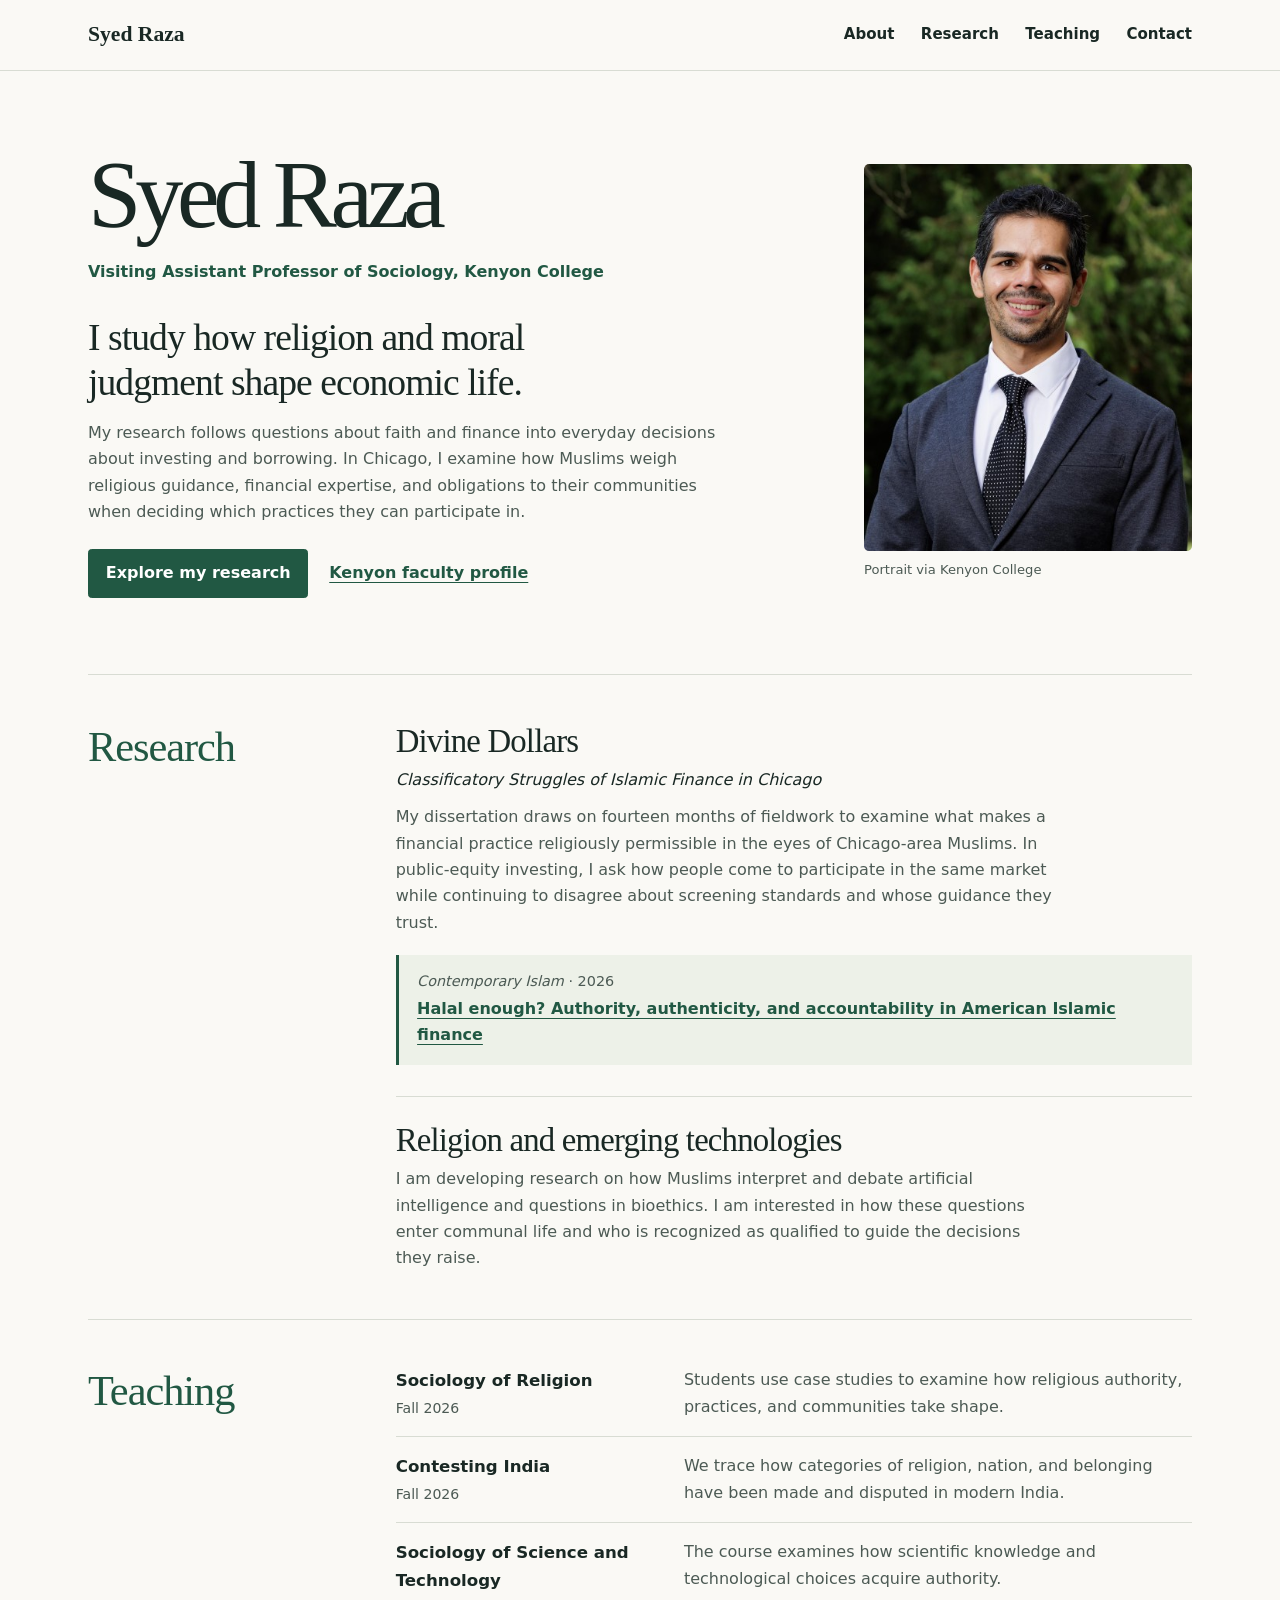
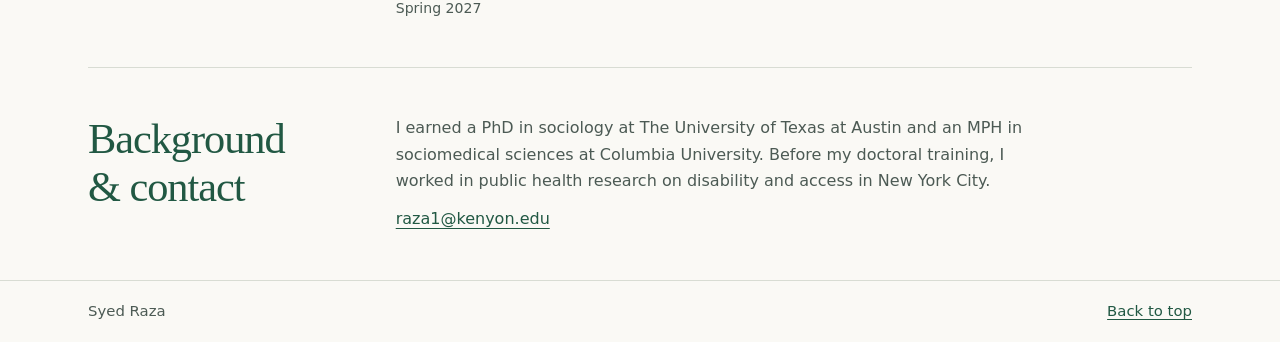
==== index.html @ 23d33741 "Add files via upload" ====
<!doctype html>
<html lang="en">
<head>
  <meta charset="utf-8">
  <meta name="viewport" content="width=device-width, initial-scale=1">
  <meta name="description" content="Syed Raza is a sociologist at Kenyon College whose research examines religion, moral judgment, and economic life.">
  <title>Syed Raza · Sociologist</title>
  <style>
    :root {
      color-scheme: light;
      --paper: #faf9f5;
      --ink: #192824;
      --muted: #4c5a54;
      --accent: #215843;
      --accent-hover: #163c2e;
      --rule: #d8dcd3;
      --tint: #edf1e8;
      --serif: "Iowan Old Style", "Palatino Linotype", Georgia, serif;
      --sans: system-ui, -apple-system, BlinkMacSystemFont, "Segoe UI", sans-serif;
    }

    *, *::before, *::after {
      box-sizing: border-box;
    }

    body {
      margin: 0;
      background: var(--paper);
      color: var(--ink);
      font: 1rem/1.65 var(--sans);
    }

    h1, h2, h3, p, figure, dl, dd {
      margin: 0;
    }

    h1, h2, h3 {
      font-family: var(--serif);
      font-weight: 500;
      line-height: 1.12;
      letter-spacing: -0.025em;
    }

    a {
      color: var(--accent);
      text-underline-offset: 0.23em;
      text-decoration-thickness: 0.07em;
    }

    a:hover {
      color: var(--accent-hover);
      text-decoration-thickness: 0.12em;
    }

    a:focus-visible {
      outline: 2px solid var(--accent);
      outline-offset: 5px;
    }

    .skip-link {
      position: absolute;
      top: 0.75rem;
      left: 0.75rem;
      z-index: 1;
      padding: 0.5rem 0.9rem;
      background: var(--paper);
      transform: translateY(-200%);
    }

    .skip-link:focus {
      transform: none;
    }

    .wrap {
      width: min(69rem, calc(100% - 4rem));
      margin-inline: auto;
    }

    .site-header {
      border-bottom: 1px solid var(--rule);
    }

    .header-inner, .footer-inner {
      display: flex;
      align-items: center;
      justify-content: space-between;
      flex-wrap: wrap;
      gap: 0.55rem 1.6rem;
      padding-block: 1.15rem;
    }

    .wordmark {
      color: var(--ink);
      font: 1.35rem/1.2 var(--serif);
      font-weight: 600;
      text-decoration: none;
    }

    .site-nav {
      display: flex;
      flex-wrap: wrap;
      gap: 0.3rem 1.65rem;
      font-size: 0.94rem;
      font-weight: 550;
    }

    .site-nav a {
      padding-block: 0.25rem;
      color: var(--ink);
      text-decoration: none;
    }

    .site-nav a:hover {
      color: var(--accent);
      text-decoration: underline;
    }

    .hero {
      display: grid;
      grid-template-columns: minmax(0, 1fr) minmax(15rem, 0.56fr);
      align-items: center;
      gap: clamp(2.5rem, 7vw, 6.6rem);
      padding-block: clamp(3.25rem, 6vw, 5.75rem);
    }

    .hero h1 {
      font-size: clamp(3.3rem, 7.5vw, 6.5rem);
      line-height: 1;
      letter-spacing: -0.065em;
    }

    .appointment {
      margin-block-start: 1rem;
      color: var(--accent);
      font-weight: 650;
    }

    .lede {
      max-width: 28ch;
      margin-block: 1.8rem 0.85rem;
      font: clamp(1.67rem, 3.1vw, 2.35rem)/1.22 var(--serif);
      letter-spacing: -0.025em;
    }

    .intro, .project p, .courses dd, .background p {
      max-width: 65ch;
      color: var(--muted);
    }

    .actions {
      display: flex;
      align-items: center;
      flex-wrap: wrap;
      gap: 0.85rem 1.3rem;
      margin-block-start: 1.5rem;
      font-weight: 600;
    }

    .button {
      display: inline-block;
      padding: 0.62rem 1.05rem;
      border: 1px solid var(--accent);
      border-radius: 0.22rem;
      background: var(--accent);
      color: white;
      text-decoration: none;
    }

    .button:hover {
      background: var(--accent-hover);
      color: white;
    }

    .portrait {
      width: min(100%, 20.5rem);
      justify-self: end;
    }

    .portrait img {
      display: block;
      width: 100%;
      height: auto;
      border-radius: 0.32rem;
      background: var(--tint);
    }

    .portrait figcaption {
      margin-block-start: 0.55rem;
      color: var(--muted);
      font-size: 0.82rem;
    }

    .section {
      display: grid;
      grid-template-columns: minmax(8rem, 0.29fr) minmax(0, 1fr);
      gap: 1.25rem clamp(2rem, 6vw, 5rem);
      padding-block: 2.95rem;
      border-top: 1px solid var(--rule);
    }

    .section h2 {
      color: var(--accent);
      font-size: clamp(2rem, 3.4vw, 2.65rem);
    }

    .project h3 {
      margin-block-end: 0.5rem;
      font-size: clamp(1.55rem, 2.6vw, 2.05rem);
    }

    .project .project-title {
      margin-block-end: 0.65rem;
      color: var(--ink);
    }

    .project + .project {
      margin-block-start: 1.9rem;
      padding-block-start: 1.55rem;
      border-top: 1px solid var(--rule);
    }

    .publication {
      margin-block-start: 1.2rem;
      padding: 0.9rem 1.15rem 1.05rem;
      border-left: 3px solid var(--accent);
      background: var(--tint);
    }

    .publication .metadata {
      margin-block-end: 0.15rem;
      font-size: 0.9rem;
    }

    .publication a {
      font-weight: 650;
    }

    .course {
      display: grid;
      grid-template-columns: minmax(10rem, 0.52fr) minmax(0, 1fr);
      gap: 0.3rem 1.5rem;
      padding-block: 1rem;
      border-bottom: 1px solid var(--rule);
    }

    .course:first-child {
      padding-block-start: 0;
    }

    .course:last-child {
      padding-block-end: 0;
      border-bottom: 0;
    }

    .course dt {
      font-size: 1.04rem;
      font-weight: 650;
    }

    .course .term {
      display: block;
      margin-block-start: 0.15rem;
      color: var(--muted);
      font-size: 0.88rem;
      font-weight: 450;
    }

    .background p + p {
      margin-block-start: 0.75rem;
    }

    .site-footer {
      border-top: 1px solid var(--rule);
      color: var(--muted);
      font-size: 0.93rem;
    }

    @media (max-width: 720px) {
      .wrap {
        width: calc(100% - 2.5rem);
      }

      .hero, .section {
        grid-template-columns: minmax(0, 1fr);
      }

      .hero {
        gap: 2rem;
      }

      .portrait {
        width: min(100%, 16.5rem);
        justify-self: start;
      }

      .section {
        padding-block: 2.25rem;
      }

      .course {
        grid-template-columns: minmax(0, 1fr);
      }
    }

    @media (max-width: 370px) {
      .site-nav {
        gap: 0.25rem 1rem;
      }
    }
  </style>
</head>
<body>
  <a class="skip-link" href="#main">Skip to content</a>
  <header class="site-header">
    <div class="wrap header-inner">
      <a class="wordmark" href="./">Syed Raza</a>
      <nav class="site-nav" aria-label="Main navigation">
        <a href="#about">About</a>
        <a href="#research">Research</a>
        <a href="#teaching">Teaching</a>
        <a href="#contact">Contact</a>
      </nav>
    </div>
  </header>

  <main class="wrap" id="main">
    <section class="hero" id="about" aria-labelledby="name">
      <div>
        <h1 id="name">Syed Raza</h1>
        <p class="appointment">Visiting Assistant Professor of Sociology, Kenyon College</p>
        <p class="lede">I study how religion and moral judgment shape economic life.</p>
        <p class="intro">
          My research follows questions about faith and finance into everyday decisions about
          investing and borrowing. In Chicago, I examine how Muslims weigh religious guidance,
          financial expertise, and obligations to their communities when deciding which practices
          they can participate in.
        </p>
        <div class="actions">
          <a class="button" href="#research">Explore my research</a>
          <a href="https://www.kenyon.edu/directory/syed-raza/">Kenyon faculty profile</a>
        </div>
      </div>
      <figure class="portrait">
        <!-- Portrait from the Kenyon College faculty directory. -->
        <img src="[data-uri]" alt="Portrait of Syed Raza outdoors" width="424" height="500">
        <figcaption>Portrait via Kenyon College</figcaption>
      </figure>
    </section>

    <section class="section" id="research" aria-labelledby="research-title">
      <h2 id="research-title">Research</h2>
      <div>
        <article class="project">
          <h3>Divine Dollars</h3>
          <p class="project-title"><em>Classificatory Struggles of Islamic Finance in Chicago</em></p>
          <p>
            My dissertation draws on fourteen months of fieldwork to examine what makes
            a financial practice religiously permissible in the eyes of Chicago-area Muslims.
            In public-equity investing, I ask how people come to participate in the same market
            while continuing to disagree about screening standards and whose guidance they trust.
          </p>
          <aside class="publication" aria-label="Related publication">
            <p class="metadata"><em>Contemporary Islam</em> · 2026</p>
            <a href="https://doi.org/10.1007/s11562-026-00636-0">Halal enough? Authority, authenticity, and accountability in American Islamic finance</a>
          </aside>
        </article>
        <article class="project">
          <h3>Religion and emerging technologies</h3>
          <p>
            I am developing research on how Muslims interpret and debate artificial intelligence
            and questions in bioethics. I am interested in how these questions enter communal
            life and who is recognized as qualified to guide the decisions they raise.
          </p>
        </article>
      </div>
    </section>

    <section class="section" id="teaching" aria-labelledby="teaching-title">
      <h2 id="teaching-title">Teaching</h2>
      <dl class="courses">
        <div class="course">
          <dt>Sociology of Religion <span class="term">Fall 2026</span></dt>
          <dd>Students use case studies to examine how religious authority, practices, and communities take shape.</dd>
        </div>
        <div class="course">
          <dt>Contesting India <span class="term">Fall 2026</span></dt>
          <dd>We trace how categories of religion, nation, and belonging have been made and disputed in modern India.</dd>
        </div>
        <div class="course">
          <dt>Sociology of Science and Technology <span class="term">Spring 2027</span></dt>
          <dd>The course examines how scientific knowledge and technological choices acquire authority.</dd>
        </div>
      </dl>
    </section>

    <section class="section" id="contact" aria-labelledby="contact-title">
      <h2 id="contact-title">Background &amp; contact</h2>
      <div class="background">
        <p>
          I earned a PhD in sociology at The University of Texas at Austin and an MPH in
          sociomedical sciences at Columbia University. Before my doctoral training, I worked
          in public health research on disability and access in New York City.
        </p>
        <p><a href="mailto:raza1@kenyon.edu">raza1@kenyon.edu</a></p>
      </div>
    </section>
  </main>

  <footer class="site-footer">
    <div class="wrap footer-inner">
      <p>Syed Raza</p>
      <a href="#about">Back to top</a>
    </div>
  </footer>
</body>
</html>
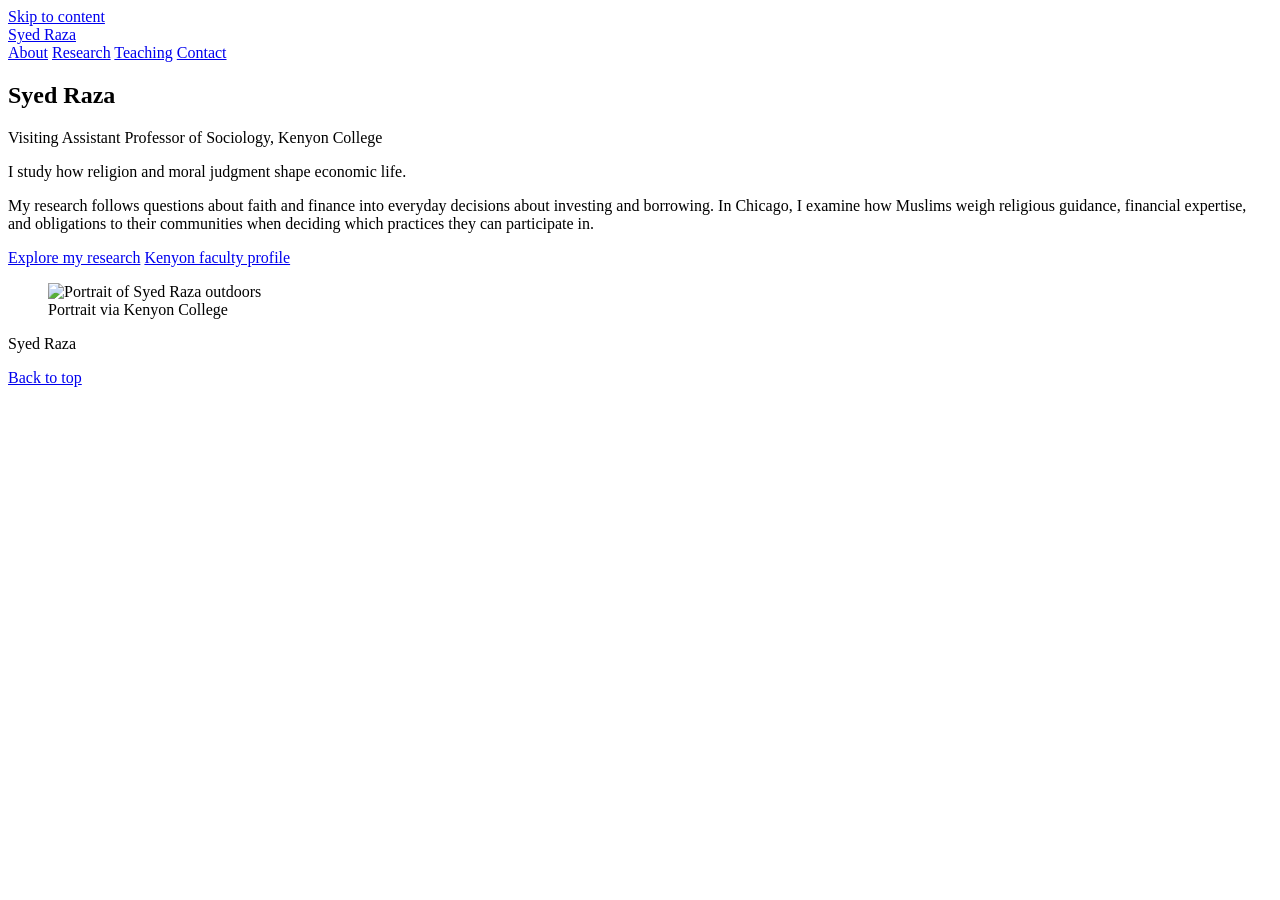
==== commit 42529cb9: "Add files via upload" ====
--- a/index.html
+++ b/index.html
@@ -5,411 +5,61 @@
   <meta name="viewport" content="width=device-width, initial-scale=1">
   <meta name="description" content="Syed Raza is a sociologist at Kenyon College whose research examines religion, moral judgment, and economic life.">
   <title>Syed Raza · Sociologist</title>
-  <style>
-    :root {
-      color-scheme: light;
-      --paper: #faf9f5;
-      --ink: #192824;
-      --muted: #4c5a54;
-      --accent: #215843;
-      --accent-hover: #163c2e;
-      --rule: #d8dcd3;
-      --tint: #edf1e8;
-      --serif: "Iowan Old Style", "Palatino Linotype", Georgia, serif;
-      --sans: system-ui, -apple-system, BlinkMacSystemFont, "Segoe UI", sans-serif;
-    }
-
-    *, *::before, *::after {
-      box-sizing: border-box;
-    }
-
-    body {
-      margin: 0;
-      background: var(--paper);
-      color: var(--ink);
-      font: 1rem/1.65 var(--sans);
-    }
-
-    h1, h2, h3, p, figure, dl, dd {
-      margin: 0;
-    }
-
-    h1, h2, h3 {
-      font-family: var(--serif);
-      font-weight: 500;
-      line-height: 1.12;
-      letter-spacing: -0.025em;
-    }
-
-    a {
-      color: var(--accent);
-      text-underline-offset: 0.23em;
-      text-decoration-thickness: 0.07em;
-    }
-
-    a:hover {
-      color: var(--accent-hover);
-      text-decoration-thickness: 0.12em;
-    }
-
-    a:focus-visible {
-      outline: 2px solid var(--accent);
-      outline-offset: 5px;
-    }
-
-    .skip-link {
-      position: absolute;
-      top: 0.75rem;
-      left: 0.75rem;
-      z-index: 1;
-      padding: 0.5rem 0.9rem;
-      background: var(--paper);
-      transform: translateY(-200%);
-    }
-
-    .skip-link:focus {
-      transform: none;
-    }
-
-    .wrap {
-      width: min(69rem, calc(100% - 4rem));
-      margin-inline: auto;
-    }
-
-    .site-header {
-      border-bottom: 1px solid var(--rule);
-    }
-
-    .header-inner, .footer-inner {
-      display: flex;
-      align-items: center;
-      justify-content: space-between;
-      flex-wrap: wrap;
-      gap: 0.55rem 1.6rem;
-      padding-block: 1.15rem;
-    }
-
-    .wordmark {
-      color: var(--ink);
-      font: 1.35rem/1.2 var(--serif);
-      font-weight: 600;
-      text-decoration: none;
-    }
-
-    .site-nav {
-      display: flex;
-      flex-wrap: wrap;
-      gap: 0.3rem 1.65rem;
-      font-size: 0.94rem;
-      font-weight: 550;
-    }
-
-    .site-nav a {
-      padding-block: 0.25rem;
-      color: var(--ink);
-      text-decoration: none;
-    }
-
-    .site-nav a:hover {
-      color: var(--accent);
-      text-decoration: underline;
-    }
-
-    .hero {
-      display: grid;
-      grid-template-columns: minmax(0, 1fr) minmax(15rem, 0.56fr);
-      align-items: center;
-      gap: clamp(2.5rem, 7vw, 6.6rem);
-      padding-block: clamp(3.25rem, 6vw, 5.75rem);
-    }
-
-    .hero h1 {
-      font-size: clamp(3.3rem, 7.5vw, 6.5rem);
-      line-height: 1;
-      letter-spacing: -0.065em;
-    }
-
-    .appointment {
-      margin-block-start: 1rem;
-      color: var(--accent);
-      font-weight: 650;
-    }
-
-    .lede {
-      max-width: 28ch;
-      margin-block: 1.8rem 0.85rem;
-      font: clamp(1.67rem, 3.1vw, 2.35rem)/1.22 var(--serif);
-      letter-spacing: -0.025em;
-    }
-
-    .intro, .project p, .courses dd, .background p {
-      max-width: 65ch;
-      color: var(--muted);
-    }
-
-    .actions {
-      display: flex;
-      align-items: center;
-      flex-wrap: wrap;
-      gap: 0.85rem 1.3rem;
-      margin-block-start: 1.5rem;
-      font-weight: 600;
-    }
-
-    .button {
-      display: inline-block;
-      padding: 0.62rem 1.05rem;
-      border: 1px solid var(--accent);
-      border-radius: 0.22rem;
-      background: var(--accent);
-      color: white;
-      text-decoration: none;
-    }
-
-    .button:hover {
-      background: var(--accent-hover);
-      color: white;
-    }
-
-    .portrait {
-      width: min(100%, 20.5rem);
-      justify-self: end;
-    }
-
-    .portrait img {
-      display: block;
-      width: 100%;
-      height: auto;
-      border-radius: 0.32rem;
-      background: var(--tint);
-    }
-
-    .portrait figcaption {
-      margin-block-start: 0.55rem;
-      color: var(--muted);
-      font-size: 0.82rem;
-    }
-
-    .section {
-      display: grid;
-      grid-template-columns: minmax(8rem, 0.29fr) minmax(0, 1fr);
-      gap: 1.25rem clamp(2rem, 6vw, 5rem);
-      padding-block: 2.95rem;
-      border-top: 1px solid var(--rule);
-    }
-
-    .section h2 {
-      color: var(--accent);
-      font-size: clamp(2rem, 3.4vw, 2.65rem);
-    }
-
-    .project h3 {
-      margin-block-end: 0.5rem;
-      font-size: clamp(1.55rem, 2.6vw, 2.05rem);
-    }
-
-    .project .project-title {
-      margin-block-end: 0.65rem;
-      color: var(--ink);
-    }
-
-    .project + .project {
-      margin-block-start: 1.9rem;
-      padding-block-start: 1.55rem;
-      border-top: 1px solid var(--rule);
-    }
-
-    .publication {
-      margin-block-start: 1.2rem;
-      padding: 0.9rem 1.15rem 1.05rem;
-      border-left: 3px solid var(--accent);
-      background: var(--tint);
-    }
-
-    .publication .metadata {
-      margin-block-end: 0.15rem;
-      font-size: 0.9rem;
-    }
-
-    .publication a {
-      font-weight: 650;
-    }
-
-    .course {
-      display: grid;
-      grid-template-columns: minmax(10rem, 0.52fr) minmax(0, 1fr);
-      gap: 0.3rem 1.5rem;
-      padding-block: 1rem;
-      border-bottom: 1px solid var(--rule);
-    }
-
-    .course:first-child {
-      padding-block-start: 0;
-    }
-
-    .course:last-child {
-      padding-block-end: 0;
-      border-bottom: 0;
-    }
-
-    .course dt {
-      font-size: 1.04rem;
-      font-weight: 650;
-    }
-
-    .course .term {
-      display: block;
-      margin-block-start: 0.15rem;
-      color: var(--muted);
-      font-size: 0.88rem;
-      font-weight: 450;
-    }
-
-    .background p + p {
-      margin-block-start: 0.75rem;
-    }
-
-    .site-footer {
-      border-top: 1px solid var(--rule);
-      color: var(--muted);
-      font-size: 0.93rem;
-    }
-
-    @media (max-width: 720px) {
-      .wrap {
-        width: calc(100% - 2.5rem);
-      }
-
-      .hero, .section {
-        grid-template-columns: minmax(0, 1fr);
-      }
-
-      .hero {
-        gap: 2rem;
-      }
-
-      .portrait {
-        width: min(100%, 16.5rem);
-        justify-self: start;
-      }
-
-      .section {
-        padding-block: 2.25rem;
-      }
-
-      .course {
-        grid-template-columns: minmax(0, 1fr);
-      }
-    }
-
-    @media (max-width: 370px) {
-      .site-nav {
-        gap: 0.25rem 1rem;
-      }
-    }
-  </style>
+  <link rel="stylesheet" href="site.css">
+  <script>
+    // Preserve links to the original one-page site's sections.
+    const sectionPages = {
+      "#research": "research.html",
+      "#teaching": "teaching.html",
+      "#contact": "contact.html"
+    };
+    const sectionPage = sectionPages[window.location.hash];
+    if (sectionPage) window.location.replace(sectionPage);
+  </script>
 </head>
-<body>
+<body id="top">
   <a class="skip-link" href="#main">Skip to content</a>
   <header class="site-header">
     <div class="wrap header-inner">
-      <a class="wordmark" href="./">Syed Raza</a>
+      <a class="wordmark" href="./index.html">Syed Raza</a>
       <nav class="site-nav" aria-label="Main navigation">
-        <a href="#about">About</a>
-        <a href="#research">Research</a>
-        <a href="#teaching">Teaching</a>
-        <a href="#contact">Contact</a>
+        <a href="./index.html" aria-current="page">About</a>
+        <a href="research.html">Research</a>
+        <a href="teaching.html">Teaching</a>
+        <a href="contact.html">Contact</a>
       </nav>
     </div>
   </header>
 
   <main class="wrap" id="main">
     <section class="hero" id="about" aria-labelledby="name">
-      <div>
-        <h1 id="name">Syed Raza</h1>
-        <p class="appointment">Visiting Assistant Professor of Sociology, Kenyon College</p>
-        <p class="lede">I study how religion and moral judgment shape economic life.</p>
-        <p class="intro">
-          My research follows questions about faith and finance into everyday decisions about
-          investing and borrowing. In Chicago, I examine how Muslims weigh religious guidance,
-          financial expertise, and obligations to their communities when deciding which practices
-          they can participate in.
-        </p>
-        <div class="actions">
-          <a class="button" href="#research">Explore my research</a>
-          <a href="https://www.kenyon.edu/directory/syed-raza/">Kenyon faculty profile</a>
-        </div>
-      </div>
-      <figure class="portrait">
-        <!-- Portrait from the Kenyon College faculty directory. -->
-        <img src="[data-uri]" alt="Portrait of Syed Raza outdoors" width="424" height="500">
-        <figcaption>Portrait via Kenyon College</figcaption>
-      </figure>
-    </section>
-
-    <section class="section" id="research" aria-labelledby="research-title">
-      <h2 id="research-title">Research</h2>
-      <div>
-        <article class="project">
-          <h3>Divine Dollars</h3>
-          <p class="project-title"><em>Classificatory Struggles of Islamic Finance in Chicago</em></p>
-          <p>
-            My dissertation draws on fourteen months of fieldwork to examine what makes
-            a financial practice religiously permissible in the eyes of Chicago-area Muslims.
-            In public-equity investing, I ask how people come to participate in the same market
-            while continuing to disagree about screening standards and whose guidance they trust.
-          </p>
-          <aside class="publication" aria-label="Related publication">
-            <p class="metadata"><em>Contemporary Islam</em> · 2026</p>
-            <a href="https://doi.org/10.1007/s11562-026-00636-0">Halal enough? Authority, authenticity, and accountability in American Islamic finance</a>
-          </aside>
-        </article>
-        <article class="project">
-          <h3>Religion and emerging technologies</h3>
-          <p>
-            I am developing research on how Muslims interpret and debate artificial intelligence
-            and questions in bioethics. I am interested in how these questions enter communal
-            life and who is recognized as qualified to guide the decisions they raise.
-          </p>
-        </article>
-      </div>
-    </section>
-
-    <section class="section" id="teaching" aria-labelledby="teaching-title">
-      <h2 id="teaching-title">Teaching</h2>
-      <dl class="courses">
-        <div class="course">
-          <dt>Sociology of Religion <span class="term">Fall 2026</span></dt>
-          <dd>Students use case studies to examine how religious authority, practices, and communities take shape.</dd>
-        </div>
-        <div class="course">
-          <dt>Contesting India <span class="term">Fall 2026</span></dt>
-          <dd>We trace how categories of religion, nation, and belonging have been made and disputed in modern India.</dd>
-        </div>
-        <div class="course">
-          <dt>Sociology of Science and Technology <span class="term">Spring 2027</span></dt>
-          <dd>The course examines how scientific knowledge and technological choices acquire authority.</dd>
-        </div>
-      </dl>
-    </section>
-
-    <section class="section" id="contact" aria-labelledby="contact-title">
-      <h2 id="contact-title">Background &amp; contact</h2>
-      <div class="background">
-        <p>
-          I earned a PhD in sociology at The University of Texas at Austin and an MPH in
-          sociomedical sciences at Columbia University. Before my doctoral training, I worked
-          in public health research on disability and access in New York City.
-        </p>
-        <p><a href="mailto:raza1@kenyon.edu">raza1@kenyon.edu</a></p>
-      </div>
-    </section>
+          <div>
+            <h1 id="name">Syed Raza</h1>
+            <p class="appointment">Visiting Assistant Professor of Sociology, Kenyon College</p>
+            <p class="lede">I study how religion and moral judgment shape economic life.</p>
+            <p class="intro">
+              My research follows questions about faith and finance into everyday decisions about
+              investing and borrowing. In Chicago, I examine how Muslims weigh religious guidance,
+              financial expertise, and obligations to their communities when deciding which practices
+              they can participate in.
+            </p>
+            <div class="actions">
+              <a class="button" href="research.html">Explore my research</a>
+              <a href="https://www.kenyon.edu/directory/syed-raza/">Kenyon faculty profile</a>
+            </div>
+          </div>
+          <figure class="portrait">
+            <!-- Portrait from the Kenyon College faculty directory. -->
+            <img src="portrait.jpg" alt="Portrait of Syed Raza outdoors" width="424" height="500">
+            <figcaption>Portrait via Kenyon College</figcaption>
+          </figure>
+        </section>
   </main>
 
   <footer class="site-footer">
     <div class="wrap footer-inner">
       <p>Syed Raza</p>
-      <a href="#about">Back to top</a>
+      <a href="#top">Back to top</a>
     </div>
   </footer>
 </body>
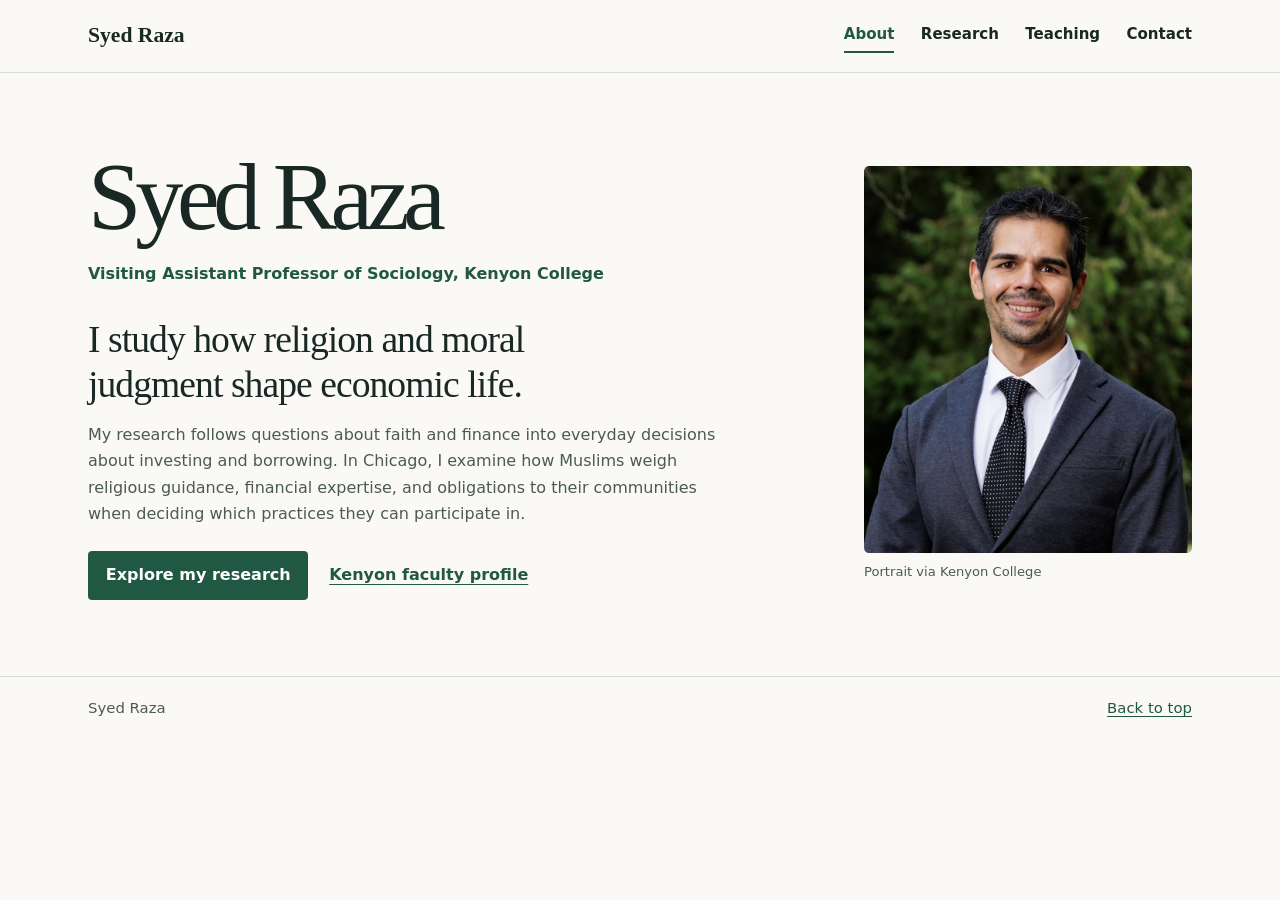
==== commit 16332822: "Update index.html" ====
--- a/index.html
+++ b/index.html
@@ -6,6 +6,37 @@
   <meta name="description" content="Syed Raza is a sociologist at Kenyon College whose research examines religion, moral judgment, and economic life.">
   <title>Syed Raza · Sociologist</title>
   <link rel="stylesheet" href="site.css">
+  <style>
+    @media (width > 720px) {
+      .hero {
+        row-gap: 0;
+      }
+
+      .hero-heading {
+        grid-area: 1 / 1;
+        align-self: end;
+      }
+
+      .hero-details {
+        grid-area: 2 / 1;
+        align-self: start;
+      }
+
+      .hero > .portrait {
+        grid-area: 1 / 2 / 3 / 3;
+      }
+    }
+
+    @media (max-width: 720px) {
+      .hero {
+        row-gap: 1.25rem;
+      }
+
+      .hero-details .lede {
+        margin-block-start: 0;
+      }
+    }
+  </style>
   <script>
     // Preserve links to the original one-page site's sections.
     const sectionPages = {
@@ -33,27 +64,31 @@
 
   <main class="wrap" id="main">
     <section class="hero" id="about" aria-labelledby="name">
-          <div>
-            <h1 id="name">Syed Raza</h1>
-            <p class="appointment">Visiting Assistant Professor of Sociology, Kenyon College</p>
-            <p class="lede">I study how religion and moral judgment shape economic life.</p>
-            <p class="intro">
-              My research follows questions about faith and finance into everyday decisions about
-              investing and borrowing. In Chicago, I examine how Muslims weigh religious guidance,
-              financial expertise, and obligations to their communities when deciding which practices
-              they can participate in.
-            </p>
-            <div class="actions">
-              <a class="button" href="research.html">Explore my research</a>
-              <a href="https://www.kenyon.edu/directory/syed-raza/">Kenyon faculty profile</a>
-            </div>
-          </div>
-          <figure class="portrait">
-            <!-- Portrait from the Kenyon College faculty directory. -->
-            <img src="portrait.jpg" alt="Portrait of Syed Raza outdoors" width="424" height="500">
-            <figcaption>Portrait via Kenyon College</figcaption>
-          </figure>
-        </section>
+      <div class="hero-heading">
+        <h1 id="name">Syed Raza</h1>
+        <p class="appointment">Visiting Assistant Professor of Sociology, Kenyon College</p>
+      </div>
+
+      <figure class="portrait">
+        <!-- Portrait from the Kenyon College faculty directory. -->
+        <img src="portrait.jpg" alt="Portrait of Syed Raza outdoors" width="424" height="500">
+        <figcaption>Portrait via Kenyon College</figcaption>
+      </figure>
+
+      <div class="hero-details">
+        <p class="lede">I study how religion and moral judgment shape economic life.</p>
+        <p class="intro">
+          My research follows questions about faith and finance into everyday decisions about
+          investing and borrowing. In Chicago, I examine how Muslims weigh religious guidance,
+          financial expertise, and obligations to their communities when deciding which practices
+          they can participate in.
+        </p>
+        <div class="actions">
+          <a class="button" href="research.html">Explore my research</a>
+          <a href="https://www.kenyon.edu/directory/syed-raza/">Kenyon faculty profile</a>
+        </div>
+      </div>
+    </section>
   </main>
 
   <footer class="site-footer">
--- a/site.css
+++ b/site.css
@@ -0,0 +1,384 @@
+:root {
+  color-scheme: light;
+  --paper: #faf9f5;
+  --ink: #192824;
+  --muted: #4c5a54;
+  --accent: #215843;
+  --accent-hover: #163c2e;
+  --rule: #d8dcd3;
+  --tint: #edf1e8;
+  --serif: "Iowan Old Style", "Palatino Linotype", Georgia, serif;
+  --sans: system-ui, -apple-system, BlinkMacSystemFont, "Segoe UI", sans-serif;
+}
+
+*, *::before, *::after {
+  box-sizing: border-box;
+}
+
+body {
+  margin: 0;
+  background: var(--paper);
+  color: var(--ink);
+  font: 1rem/1.65 var(--sans);
+}
+
+h1, h2, h3, p, figure, dl, dd {
+  margin: 0;
+}
+
+h1, h2, h3 {
+  font-family: var(--serif);
+  font-weight: 500;
+  line-height: 1.12;
+  letter-spacing: -0.025em;
+}
+
+a {
+  color: var(--accent);
+  text-underline-offset: 0.23em;
+  text-decoration-thickness: 0.07em;
+}
+
+a:hover {
+  color: var(--accent-hover);
+  text-decoration-thickness: 0.12em;
+}
+
+a:focus-visible {
+  outline: 2px solid var(--accent);
+  outline-offset: 5px;
+}
+
+.skip-link {
+  position: absolute;
+  top: 0.75rem;
+  left: 0.75rem;
+  z-index: 1;
+  padding: 0.5rem 0.9rem;
+  background: var(--paper);
+  transform: translateY(-200%);
+}
+
+.skip-link:focus {
+  transform: none;
+}
+
+.wrap {
+  width: min(69rem, calc(100% - 4rem));
+  margin-inline: auto;
+}
+
+.site-header {
+  border-bottom: 1px solid var(--rule);
+}
+
+.header-inner, .footer-inner {
+  display: flex;
+  align-items: center;
+  justify-content: space-between;
+  flex-wrap: wrap;
+  gap: 0.55rem 1.6rem;
+  padding-block: 1.15rem;
+}
+
+.wordmark {
+  color: var(--ink);
+  font: 1.35rem/1.2 var(--serif);
+  font-weight: 600;
+  text-decoration: none;
+}
+
+.site-nav {
+  display: flex;
+  flex-wrap: wrap;
+  gap: 0.3rem 1.65rem;
+  font-size: 0.94rem;
+  font-weight: 550;
+}
+
+.site-nav a {
+  padding-block: 0.25rem;
+  color: var(--ink);
+  text-decoration: none;
+}
+
+.site-nav a:hover {
+  color: var(--accent);
+  text-decoration: underline;
+}
+
+.hero {
+  display: grid;
+  grid-template-columns: minmax(0, 1fr) minmax(15rem, 0.56fr);
+  align-items: center;
+  gap: clamp(2.5rem, 7vw, 6.6rem);
+  padding-block: clamp(3.25rem, 6vw, 5.75rem);
+}
+
+.hero h1 {
+  font-size: clamp(3.3rem, 7.5vw, 6.5rem);
+  line-height: 1;
+  letter-spacing: -0.065em;
+}
+
+.appointment {
+  margin-block-start: 1rem;
+  color: var(--accent);
+  font-weight: 650;
+}
+
+.lede {
+  max-width: 28ch;
+  margin-block: 1.8rem 0.85rem;
+  font: clamp(1.67rem, 3.1vw, 2.35rem)/1.22 var(--serif);
+  letter-spacing: -0.025em;
+}
+
+.intro, .project p, .background p {
+  max-width: 65ch;
+  color: var(--muted);
+}
+
+.actions {
+  display: flex;
+  align-items: center;
+  flex-wrap: wrap;
+  gap: 0.85rem 1.3rem;
+  margin-block-start: 1.5rem;
+  font-weight: 600;
+}
+
+.button {
+  display: inline-block;
+  padding: 0.62rem 1.05rem;
+  border: 1px solid var(--accent);
+  border-radius: 0.22rem;
+  background: var(--accent);
+  color: white;
+  text-decoration: none;
+}
+
+.button:hover {
+  background: var(--accent-hover);
+  color: white;
+}
+
+.portrait {
+  width: min(100%, 20.5rem);
+  justify-self: end;
+}
+
+.portrait img {
+  display: block;
+  width: 100%;
+  height: auto;
+  border-radius: 0.32rem;
+  background: var(--tint);
+}
+
+.portrait figcaption {
+  margin-block-start: 0.55rem;
+  color: var(--muted);
+  font-size: 0.82rem;
+}
+
+.section {
+  display: grid;
+  grid-template-columns: minmax(8rem, 0.29fr) minmax(0, 1fr);
+  gap: 1.25rem clamp(2rem, 6vw, 5rem);
+  padding-block: 2.95rem;
+  border-top: 1px solid var(--rule);
+}
+
+.section h2 {
+  color: var(--accent);
+  font-size: clamp(2rem, 3.4vw, 2.65rem);
+}
+
+.project h3 {
+  margin-block-end: 0.5rem;
+  font-size: clamp(1.55rem, 2.6vw, 2.05rem);
+}
+
+.project .project-title {
+  margin-block-end: 0.65rem;
+  color: var(--ink);
+}
+
+.project + .project {
+  margin-block-start: 1.9rem;
+  padding-block-start: 1.55rem;
+  border-top: 1px solid var(--rule);
+}
+
+.publication {
+  margin-block-start: 1.2rem;
+  padding: 0.9rem 1.15rem 1.05rem;
+  border-left: 3px solid var(--accent);
+  background: var(--tint);
+}
+
+.publication .metadata {
+  margin-block-end: 0.15rem;
+  font-size: 0.9rem;
+}
+
+.publication a {
+  font-weight: 650;
+}
+
+
+.background p + p {
+  margin-block-start: 0.75rem;
+}
+
+.site-footer {
+  border-top: 1px solid var(--rule);
+  color: var(--muted);
+  font-size: 0.93rem;
+}
+
+@media (max-width: 720px) {
+  .wrap {
+    width: calc(100% - 2.5rem);
+  }
+
+  .hero, .section {
+    grid-template-columns: minmax(0, 1fr);
+  }
+
+  .hero {
+    gap: 2rem;
+  }
+
+  .portrait {
+    width: min(100%, 16.5rem);
+    justify-self: start;
+  }
+
+  .section {
+    padding-block: 2.25rem;
+  }
+
+}
+
+@media (max-width: 370px) {
+  .site-nav {
+    gap: 0.25rem 1rem;
+  }
+}
+
+.site-nav a {
+  border-bottom: 2px solid transparent;
+}
+
+.site-nav a[aria-current="page"] {
+  border-bottom-color: var(--accent);
+  color: var(--accent);
+}
+
+.page-intro {
+  padding-block: clamp(2.75rem, 6vw, 4.55rem) 2.1rem;
+}
+
+.page-intro h1 {
+  font-size: clamp(3rem, 6.4vw, 5rem);
+  letter-spacing: -0.055em;
+}
+
+.page-intro p {
+  max-width: 63ch;
+  margin-top: 0.95rem;
+  color: var(--muted);
+}
+
+.research-projects {
+  max-width: 49rem;
+  padding-block: 1.7rem 3.3rem;
+  border-top: 1px solid var(--rule);
+}
+
+.project h2 {
+  margin-block-end: 0.55rem;
+  font-size: clamp(1.75rem, 3vw, 2.2rem);
+}
+
+.institution {
+  grid-template-columns: minmax(10rem, 0.37fr) minmax(0, 1fr);
+}
+
+.institution h2 {
+  font-size: clamp(1.65rem, 2.9vw, 2.2rem);
+}
+
+.academic-role, .role-note {
+  margin-top: 0.45rem;
+  color: var(--muted);
+}
+
+.course-group h3 {
+  margin-bottom: 0.55rem;
+  font: 650 1rem/1.5 var(--sans);
+  letter-spacing: normal;
+}
+
+.course-group + .course-group {
+  margin-top: 1.7rem;
+}
+
+.course-list {
+  padding: 0;
+  margin: 0;
+  list-style: none;
+}
+
+.course-list li {
+  display: flex;
+  justify-content: space-between;
+  align-items: baseline;
+  gap: 0.3rem 1.15rem;
+  padding-block: 0.65rem;
+  border-bottom: 1px solid var(--rule);
+}
+
+.course-list li:last-child {
+  border-bottom: 0;
+}
+
+.course-name {
+  font-weight: 620;
+}
+
+.course-note {
+  max-width: 64ch;
+  margin-top: 0.2rem;
+  color: var(--muted);
+}
+
+.course-term {
+  flex: 0 0 11rem;
+  color: var(--muted);
+  font-size: 0.92rem;
+}
+
+.contact-links {
+  display: flex;
+  flex-wrap: wrap;
+  gap: 0.55rem 1.6rem;
+  margin-bottom: 2.65rem;
+  font-weight: 620;
+}
+
+@media (max-width: 720px) {
+  .institution {
+    grid-template-columns: minmax(0, 1fr);
+  }
+
+  .course-list li {
+    flex-direction: column;
+  }
+
+  .course-term {
+    flex-basis: auto;
+  }
+}
